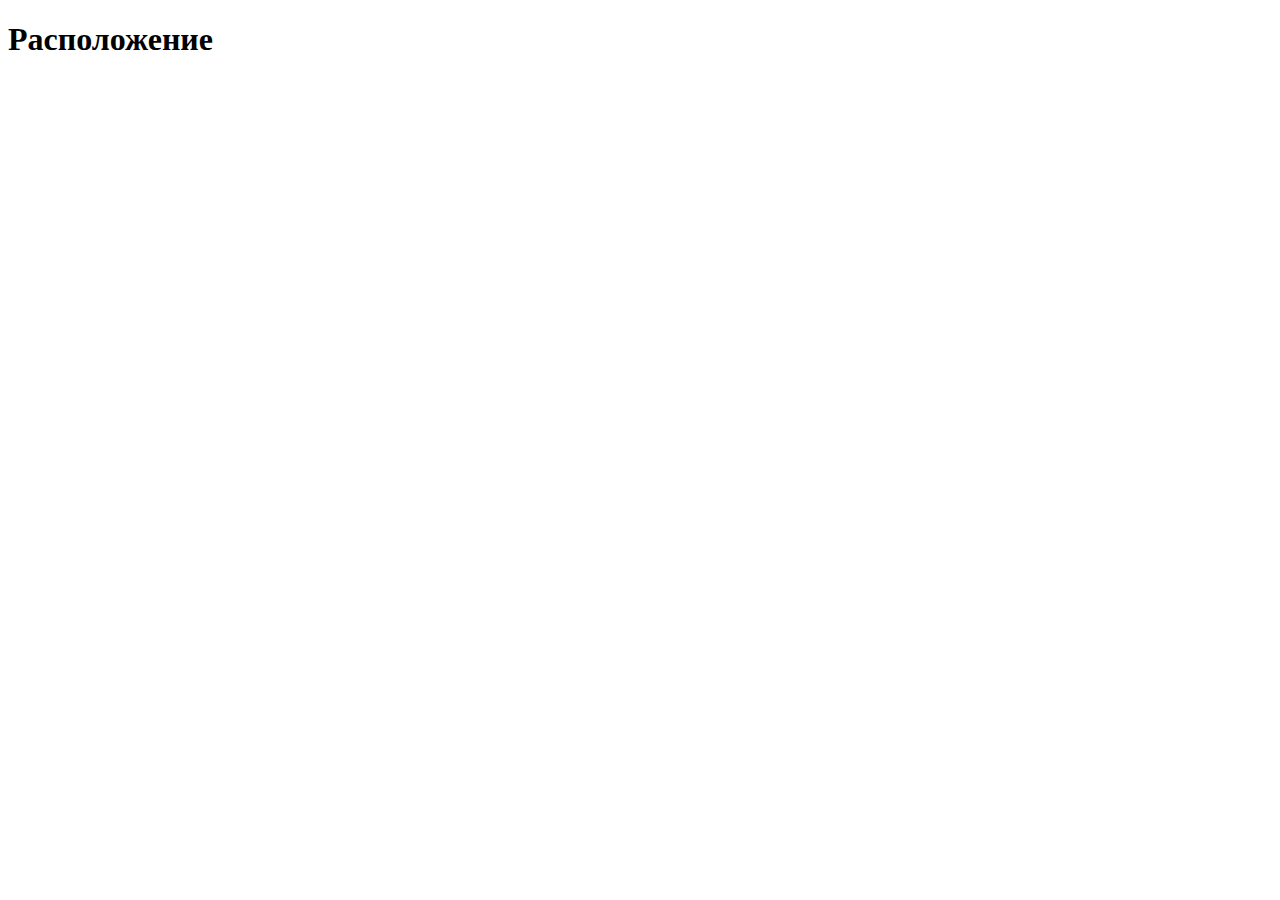
==== location.html @ 6e25be2e "Инициализация" ====
<!DOCTYPE html>
<html lang="en">
<head>
    <meta charset="UTF-8">
    <meta http-equiv="X-UA-Compatible" content="IE=edge">
    <meta name="viewport" content="width=device-width, initial-scale=1.0">
    <link rel="stylesheet" href="css/style.min.css">
    <title>Document</title>

</head>
<body>
   <h1>Расположение</h1>
</body>
</html>
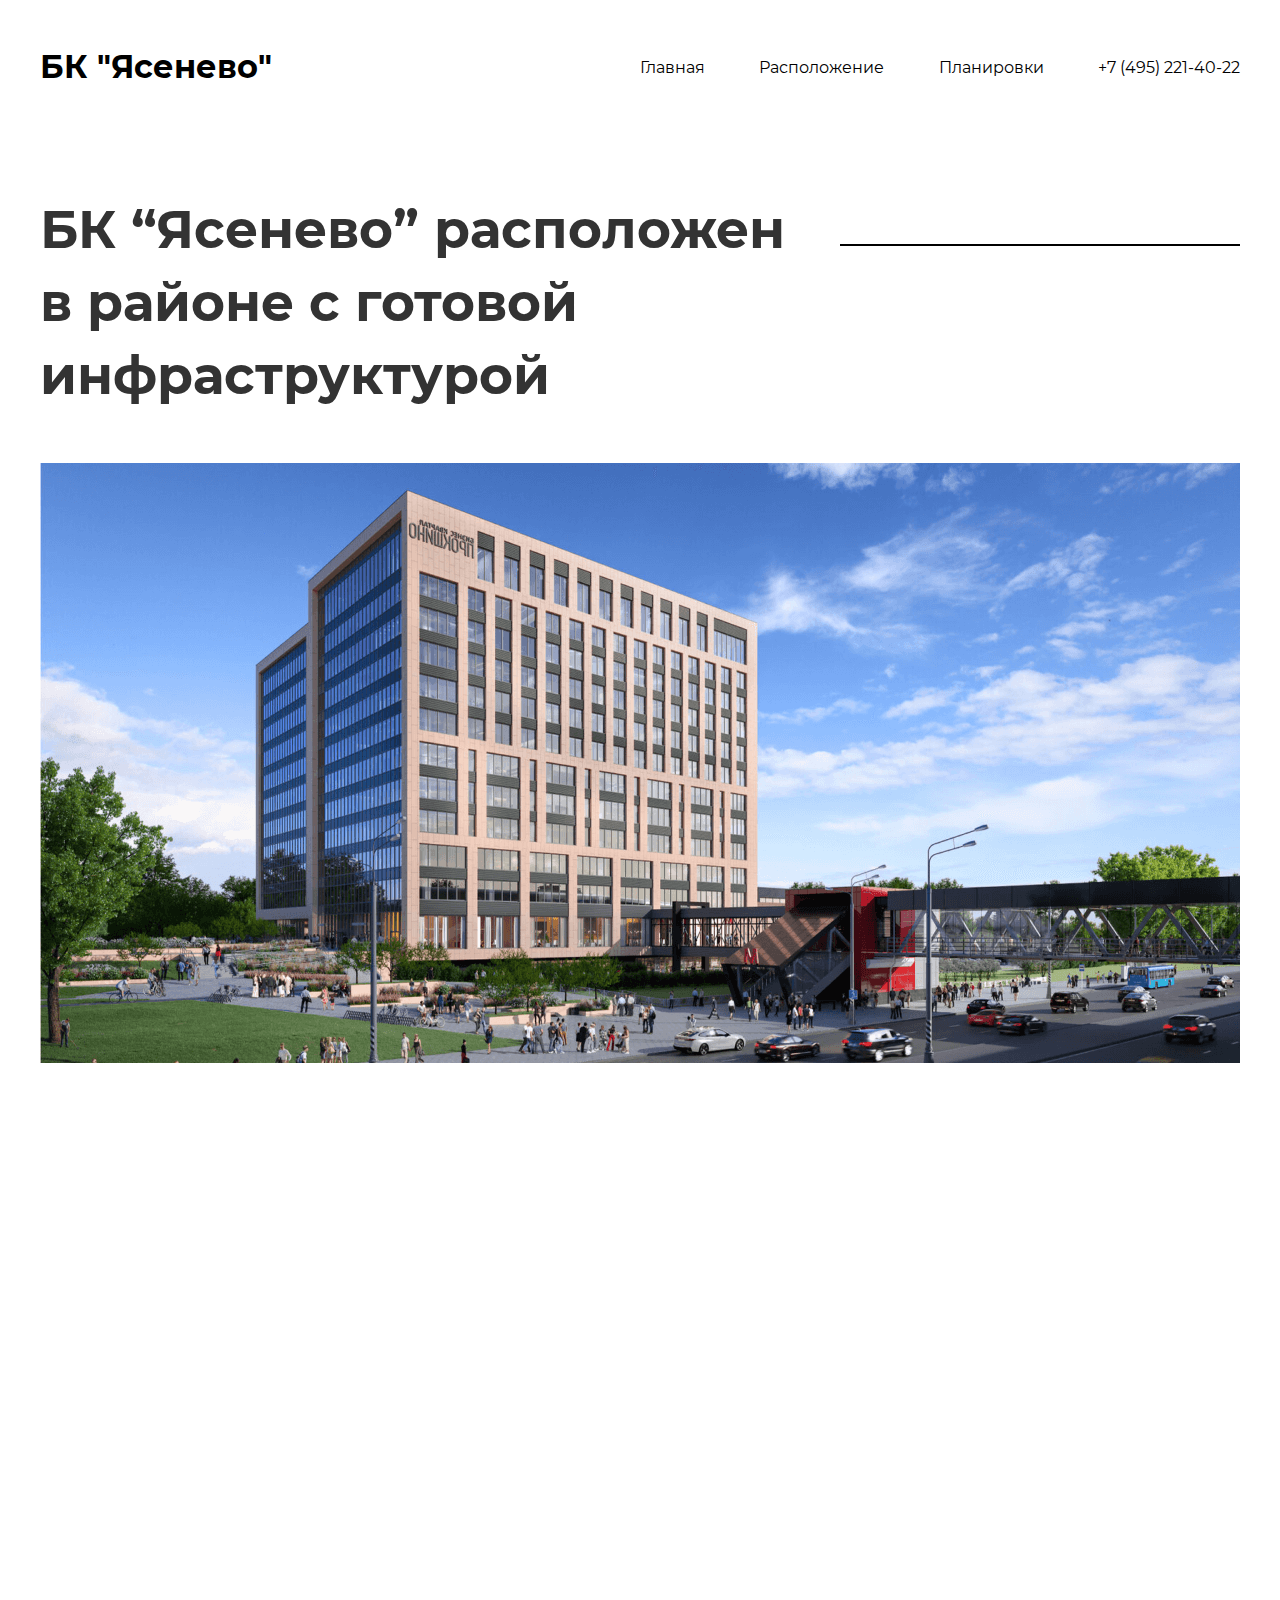
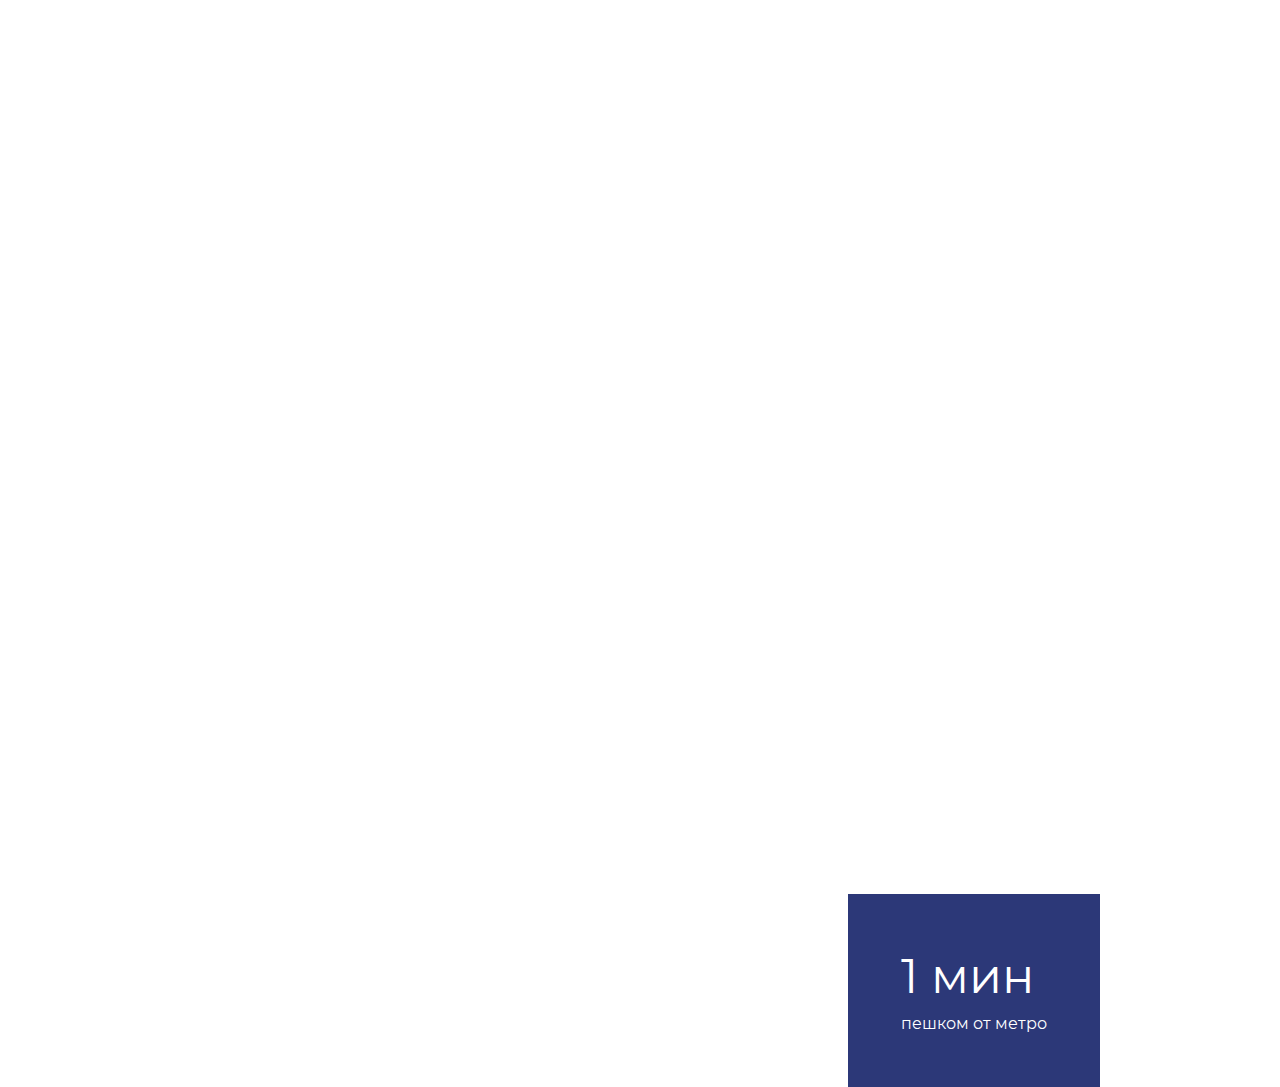
==== commit 64f546b1: "хедер+адптация под планшет" ====
--- a/location.html
+++ b/location.html
@@ -9,6 +9,36 @@
 
 </head>
 <body>
-   <h1>Расположение</h1>
+    <div class="wrapper">
+        <header>
+            <div class="conteiner">
+                <div class="header">
+                    <div class="header__logo">БК "Ясенево"</div>
+                    <nav>
+                        <ul class="nav">
+                            <li class="nav__item"><a href="/">Главная</a></li>
+                            <li class="nav__item"><a href="location.html">Расположение</a></li>
+                            <li class="nav__item"><a href="plans.html">Планировки</a></li>
+                            <li class="nav__item nav__item_button"><a href="tel:+74952214022">+7 (495) 221-40-22</a></li>
+                        </ul>
+                    </nav>
+                </div>
+            </div>    
+        </header>
+        <main>
+            <div class="conteiner">
+                <div class="hero">
+                    <h1 class="hero__title hero__title_smaller">БК “Ясенево” расположен в районе с готовой инфраструктурой</h1>                    
+                    <div class="hero__parametrs">
+                        <div class="hero__parametrs__item">
+                            <span><strong>1 мин</strong></span>
+                            <span>пешком от метро</span>
+                        </div>                       
+                    </div>
+                    <img class="hero__image" src="/assets/images/Mask group.png" alt="Бизнес квартал">
+                </div>
+            </div>
+        </main>
+        <footer></footer>
 </body>
 </html>--- a/css/style.min.css
+++ b/css/style.min.css
@@ -0,0 +1 @@
+@font-face{font-family:"Montserrat";src:url("../assets/fonts/Montserrat-Regular.eot");src:local("Montserrat Regular"),local("Montserrat-Regular"),url("../assets/fonts/Montserrat-Regular.eot?#iefix") format("embedded-opentype"),url("../assets/fonts/Montserrat-Regular.woff2") format("woff2"),url("../assets/fonts/Montserrat-Regular.woff") format("woff"),url("../assets/fonts/Montserrat-Regular.ttf") format("truetype");font-weight:normal;font-style:normal}@font-face{font-family:"Montserrat";src:url("../assets/fonts/Montserrat-Bold.eot");src:local("Montserrat Bold"),local("Montserrat-Bold"),url("../assets/fonts/Montserrat-Bold.eot?#iefix") format("embedded-opentype"),url("../assets/fonts/Montserrat-Bold.woff2") format("woff2"),url("../assets/fonts/Montserrat-Bold.woff") format("woff"),url("../assets/fonts/Montserrat-Bold.ttf") format("truetype");font-weight:bold;font-style:normal}@font-face{font-family:"Montserrat";src:url("../assets/fonts/Montserrat-Medium.eot");src:local("Montserrat Medium"),local("Montserrat-Medium"),url("../assets/fonts/Montserrat-Medium.eot?#iefix") format("embedded-opentype"),url("../assets/fonts/Montserrat-Medium.woff2") format("woff2"),url("../assets/fonts/Montserrat-Medium.woff") format("woff"),url("../assets/fonts/Montserrat-Medium.ttf") format("truetype");font-weight:500;font-style:normal}@font-face{font-family:"Montserrat";src:url("../assets/fonts/Montserrat-SemiBold.eot");src:local("Montserrat SemiBold"),local("Montserrat-SemiBold"),url("../assets/fonts/Montserrat-SemiBold.eot?#iefix") format("embedded-opentype"),url("../assets/fonts/Montserrat-SemiBold.woff2") format("woff2"),url("../assets/fonts/Montserrat-SemiBold.woff") format("woff"),url("../assets/fonts/Montserrat-SemiBold.ttf") format("truetype");font-weight:600;font-style:normal}*{margin:0;padding:0;font-family:Montserrat,sans-serif;font-weight:normal;box-sizing:border-box}a{text-decoration:none;color:inherit}.conteiner{width:1200px;margin:0 auto}@media screen and (max-width: 1279px)and (min-width: 768px){.conteiner{width:90vw}}@media screen and (max-width: 767px){.conteiner{width:auto;margin:0 15px}}.header{display:flex;align-items:center;justify-content:space-between;color:#000;margin-top:40px}.header__logo{font-weight:700;font-size:32px;line-height:170%}.nav{list-style:none;display:flex;align-items:center;justify-content:space-between;width:600px}.nav__item__button{color:#fff;padding:14px 32px;background:#2c3878}.nav__item__image{display:none}@media screen and (max-width: 1279px)and (min-width: 768px){.header__logo{font-size:20px}.nav{width:480px}.nav__item{font-size:14px}.nav__item:first-child{display:none}}@media screen and (max-width: 767px){.header{margin-top:15px}.header__logo{font-size:20px}.nav{width:auto}.nav__item{padding:12px 20px}.nav__item:not(:last-child){display:none}.nav__item span{display:none}.nav__item__image{display:block}}.hero{padding:100px 0;position:relative}.hero__title{font-weight:bold;font-size:72px;line-height:140%;max-width:760px;color:#333;margin-bottom:50px}.hero__title::after{position:absolute;content:"";top:150px;right:0;width:400px;height:2px;background:#000}.hero__title_smaller{font-size:52px}.hero .hero__image{width:100%;height:600px;-o-object-fit:cover;object-fit:cover}.hero .hero__parametrs{position:absolute;right:140px;top:2400px;background:#2c3878;width:252px;display:flex;flex-direction:column;align-items:center;justify-content:space-around;padding-top:30px}.hero .hero__parametrs__item{padding:40px 0}.hero .hero__parametrs__item span{display:block;color:#fff;font-weight:400;padding-bottom:10px;line-height:160%}.hero .hero__parametrs__item strong{font-size:48px}.hero .hero-nav{display:none}@media screen and (max-width: 1279px)and (min-width: 768px){.hero__image{height:400px}.hero__title{font-size:40px;max-width:480px;color:#333;margin-bottom:40px}.hero__title::after{top:130px;right:0;width:30vw}.hero__title__smailler{font-size:32px}.hero__parametrs{position:static;width:100%;flex-direction:row;justify-content:space-evenly}.hero__parametrs:not(.hero__parametrs__large){position:absolute;top:auto;right:0;height:160px;width:240px}.hero__parametrs__item{padding:30px 0}.hero__parametrs__item strong{font-size:40px}}@media screen and (max-width: 767px){.hero{padding:50px 0}.hero__image{height:200px}.hero__title{font-size:24px;max-width:100%;margin-bottom:20px}.hero__title::after{width:0}.hero__title__smaller{font-size:24px}.hero__parametrs{position:static;width:100%;flex-direction:row;justify-content:space-evenly;padding-top:15px}.hero__parametrs:not(.hero__parametrs__large){position:absolute;top:auto;right:0;height:90px;width:150px}.hero__parametrs__item{padding:20px 0}.hero__parametrs__item span{font-size:10px;padding-bottom:5px}.hero__parametrs__item strong{font-size:20px}.hero-nav{display:flex;width:100%;justify-content:space-between}.hero-nav .nav__item{font-size:14px;text-align:center;flex:1;display:block;margin:15px 5px}}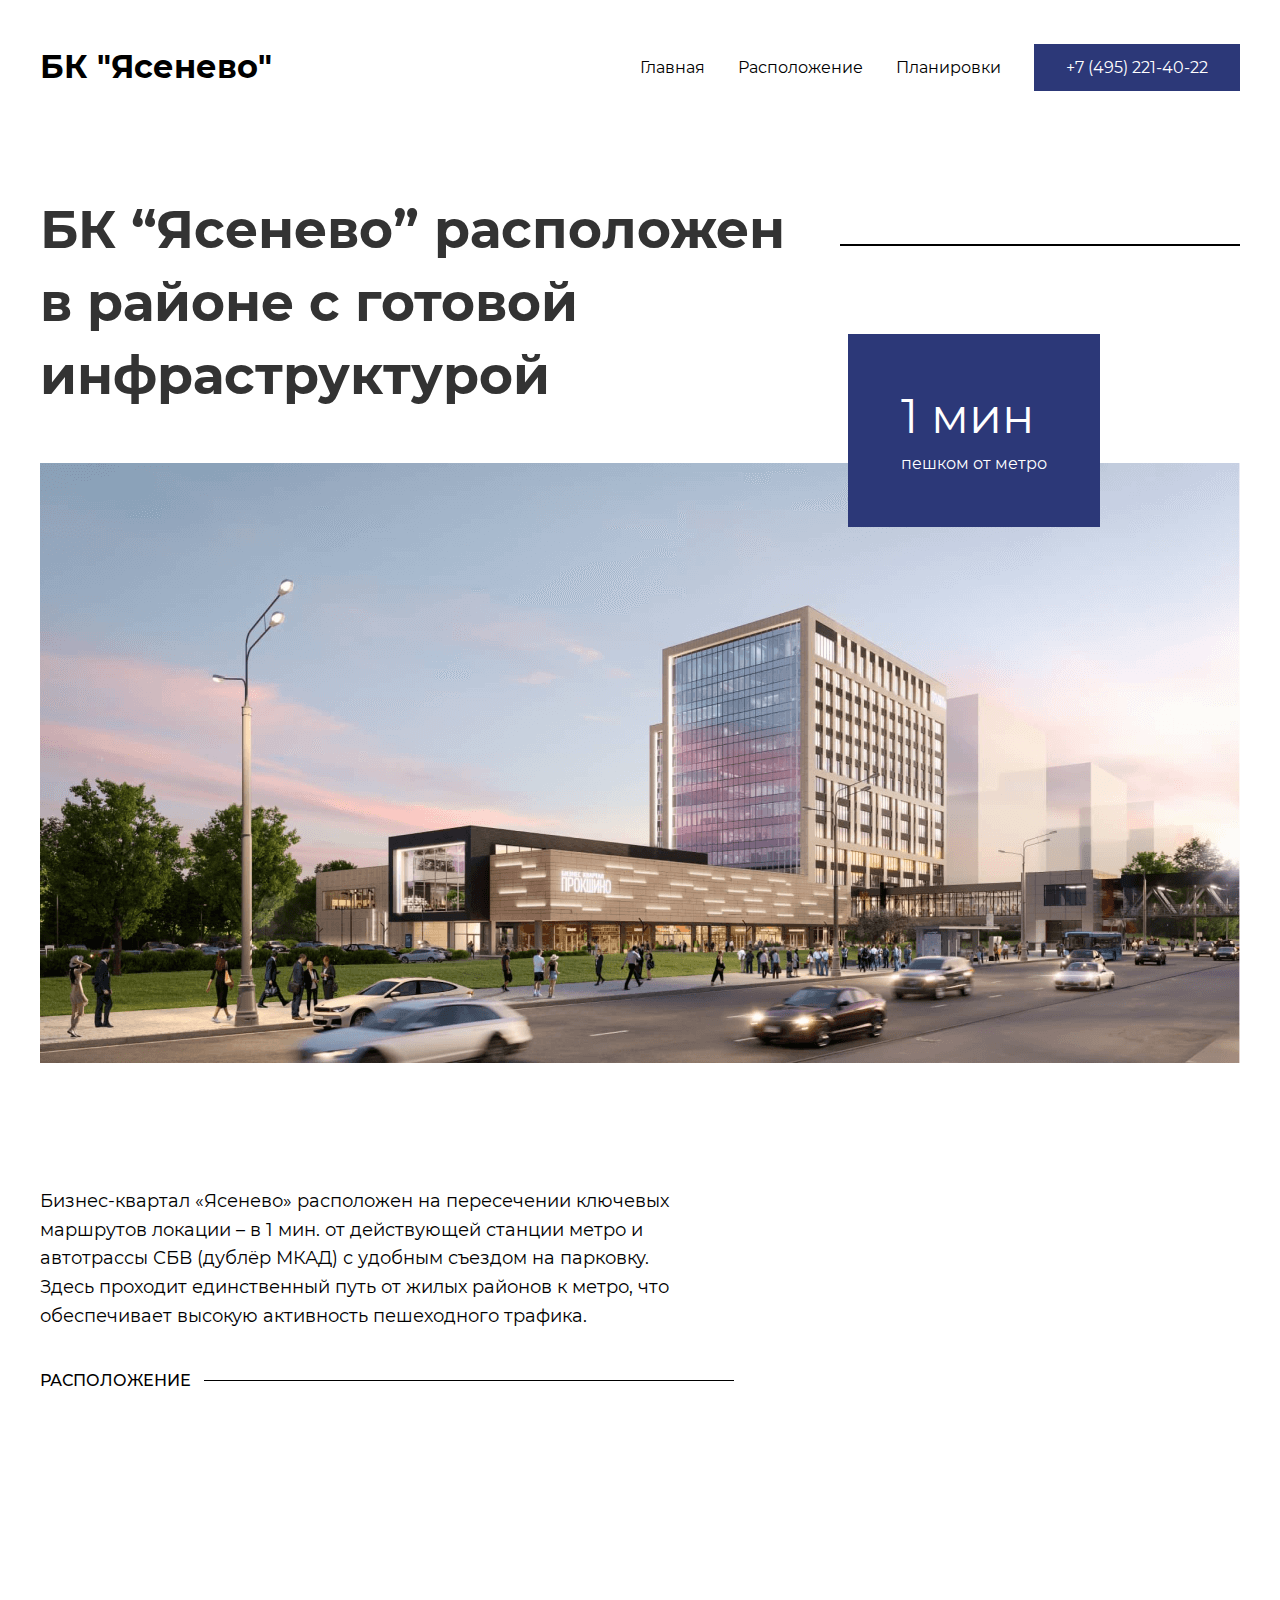
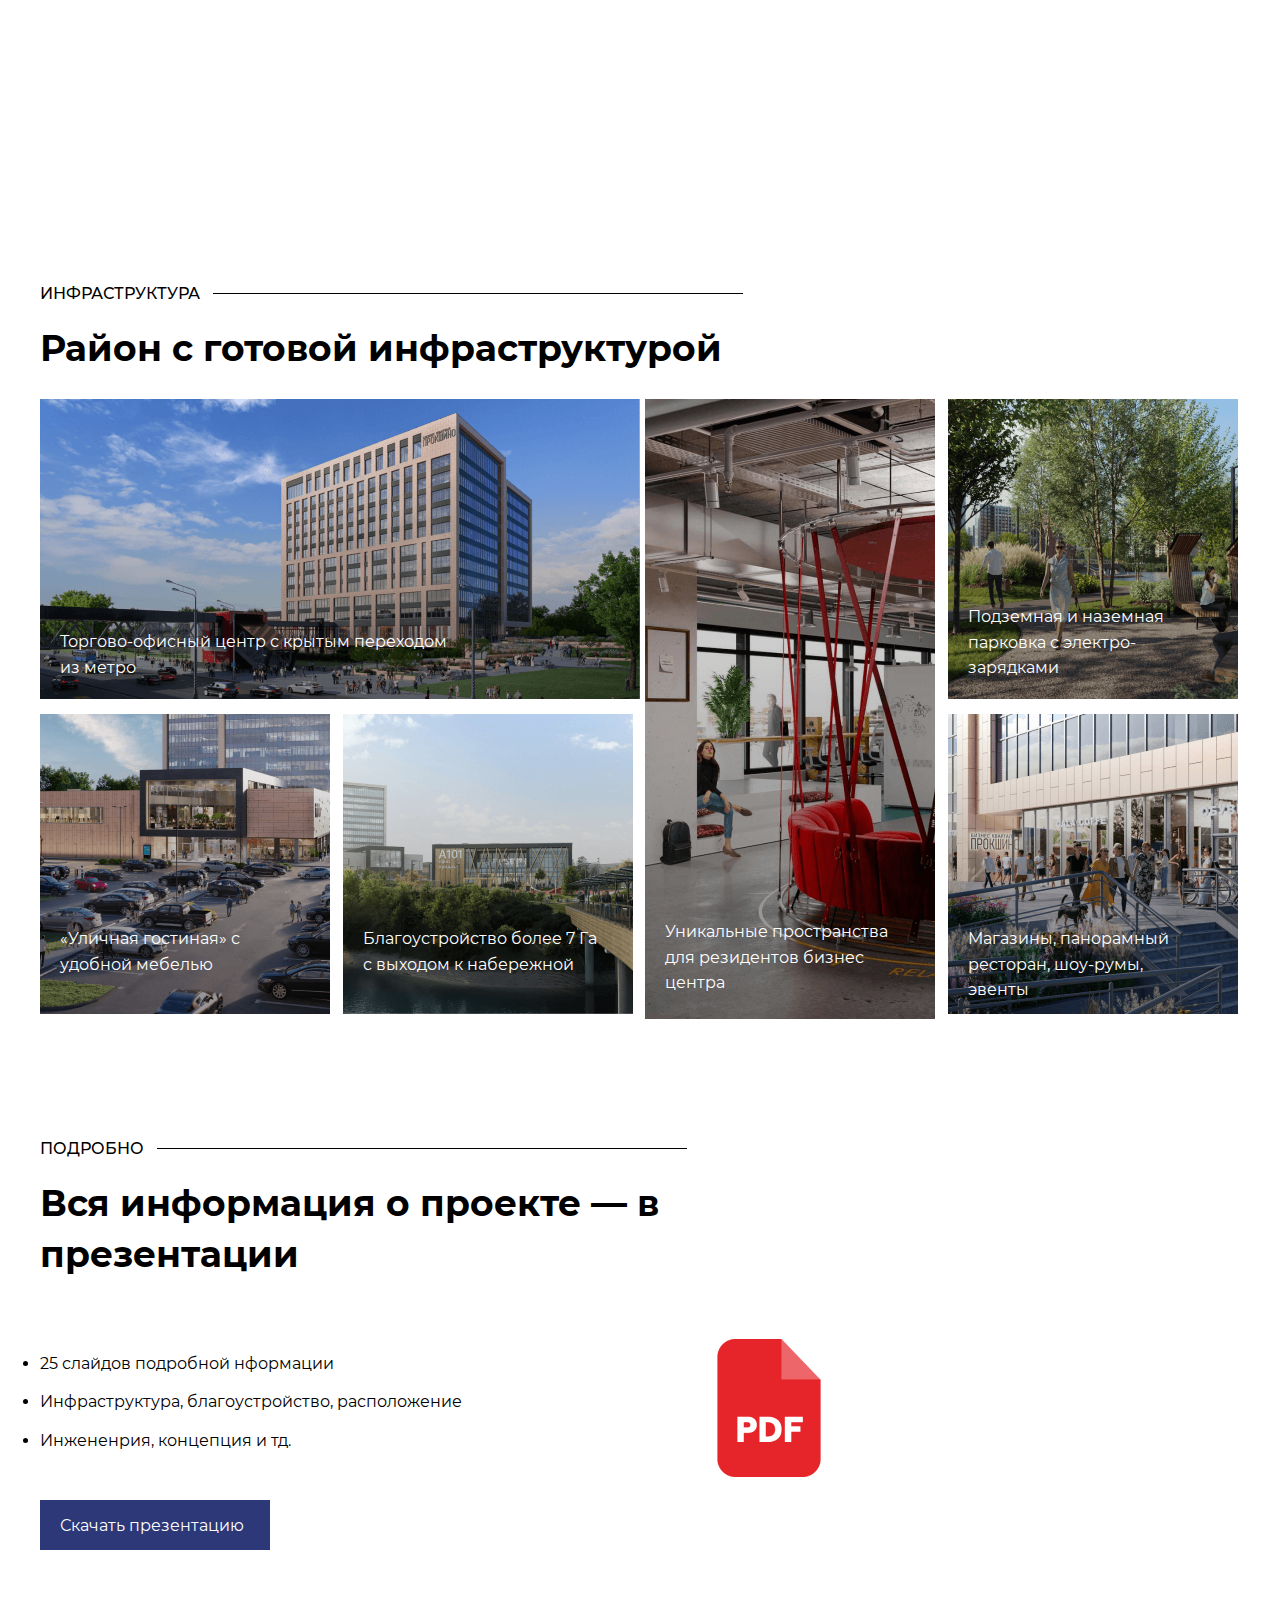
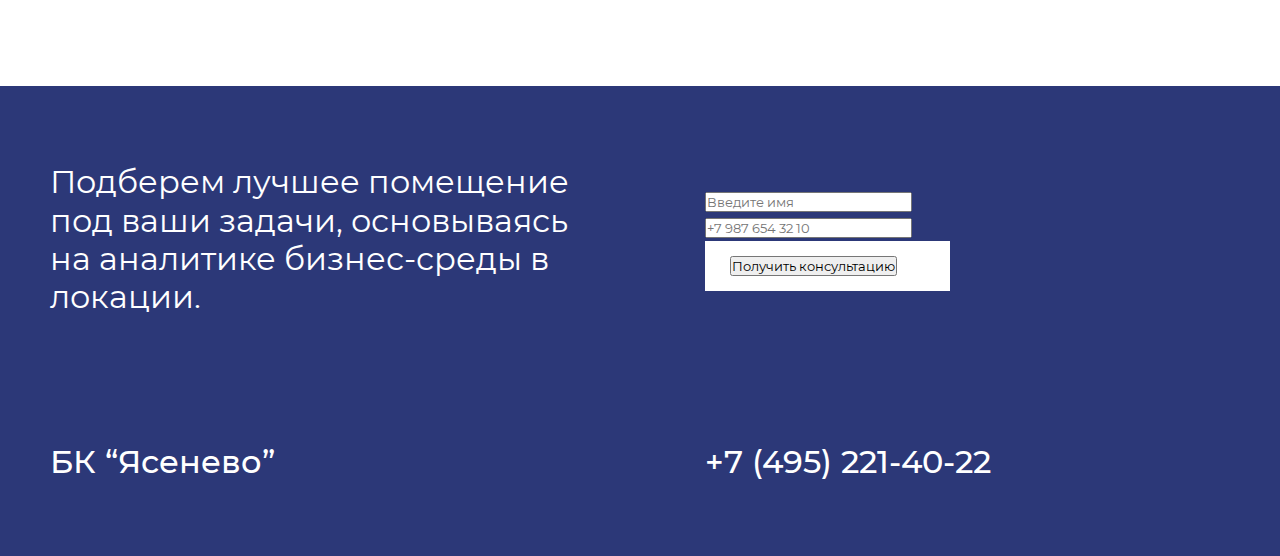
==== commit 6824c608: "готово" ====
--- a/location.html
+++ b/location.html
@@ -16,10 +16,15 @@
                     <div class="header__logo">БК "Ясенево"</div>
                     <nav>
                         <ul class="nav">
-                            <li class="nav__item"><a href="/">Главная</a></li>
+                            <li class="nav__item"><a href="index.html">Главная</a></li>
                             <li class="nav__item"><a href="location.html">Расположение</a></li>
                             <li class="nav__item"><a href="plans.html">Планировки</a></li>
-                            <li class="nav__item nav__item_button"><a href="tel:+74952214022">+7 (495) 221-40-22</a></li>
+                            <li class="nav__item nav__item__button">
+                                <a href="tel:+74952214022">
+                                    <span>+7 (495) 221-40-22</span>
+                                    <img class="nav__item__image" src="assets/images/phone.png" alt="">
+                                </a>
+                            </li>
                         </ul>
                     </nav>
                 </div>
@@ -35,10 +40,85 @@
                             <span>пешком от метро</span>
                         </div>                       
                     </div>
-                    <img class="hero__image" src="/assets/images/Mask group.png" alt="Бизнес квартал">
+                    <img class="hero__image" src="/assets/images/Mask_group_2.png" alt="Бизнес квартал">
+                    
+                </div>
+            </div>
+            <div class="conteiner">
+                    <div class="about">
+                        <span class="about__text1">Бизнес-квартал «Ясенево» расположен на пересечении ключевых маршрутов локации – в 1 мин. от действующей станции метро и автотрассы СБВ (дублёр МКАД) с удобным съездом на парковку. Здесь проходит единственный путь от жилых районов к метро, что обеспечивает высокую активность пешеходного трафика.</span>
+                        <div class="count">
+                            <div class="count__title1">РАСПОЛОЖЕНИЕ</div>
+                        </div> 
+                    </div>
+            </div>
+            <div class="count__map">
+                <iframe src="https://yandex.ru/map-widget/v1/?um=constructor%3Ad23f8db61817f6608e5008b6ed432329f908ab9f7e252bc13a2ec71c1adf34eb&amp;source=constructor" width="100%" height="400" frameborder="0"></iframe>
+            </div>
+            <div class="conteiner">
+                <div class="inf">
+                    <div class="inf__title1">ИНФРАСТРУКТУРА</div>
+                    <h2 class="pdf__title__intem">Район с готовой инфраструктурой</h2>
+                    <div class="inf__galery">                        
+                        <img class="inf__galery__image1" src="assets/images/gallery_1.png" alt=""> 
+                        <img class="inf__galery__image7" src="assets/images/gallery_7.png" alt="">                     
+                        <img class="inf__galery__image2" src="assets/images/gallery_4.png" alt="">                      
+                        <img class="inf__galery__image3" src="assets/images/gallery_5.png" alt="">                      
+                        <img class="inf__galery__image4" src="assets/images/gallery_2.png" alt="">                      
+                        <img class="inf__galery__image5" src="assets/images/gallery_3.png" alt="">                      
+                        <img class="inf__galery__image6" src="assets/images/gallery_6.png" alt="">                      
+                    </div>
+                    <div class="inf__text">
+                        <span class="inf__text__blok__1">Торгово-офисный центр с крытым переходом из метро</span>
+                        <span class="inf__text__blok__2">Уникальные пространства для резидентов бизнес центра</span>
+                        <span class="inf__text__blok__3">Подземная и наземная парковка с электро-зарядками</span>
+                        <span class="inf__text__blok__4">«Уличная гостиная» с удобной мебелью</span>
+                        <span class="inf__text__blok__5">Благоустройство более 7 Га с выходом к набережной</span>
+                        <span class="inf__text__blok__6">Магазины, панорамный ресторан, шоу-румы, эвенты</span>
+                    </div>
+                </div>
+            </div>
+            <div class="conteiner">
+                <div class="pdf">
+                    <div class="pdf__title">ПОДРОБНО</div>
+                    <h2 class="pdf__title__intem">Вся информация о проекте — в презентации</h2>
+                    <ul class="pdf__text">
+                        <li>25 слайдов подробной нформации </li>
+                        <li>Инфраструктура, благоустройство, расположение</li>
+                        <li>Инжененрия, концепция и тд.</li> 
+                        
+                    </ul>
+                    <img class="pdf__text__image" src="assets/images/icon_pdf.png" alt=""> <a href="/"></a>
+                    <div class="pdf__button"><a href="/">Скачать презентацию</a></div>
                 </div>
             </div>
         </main>
-        <footer></footer>
+        <footer>
+            <div class="footer">
+                <div class="footer__left">
+                    <span class="footer__left__text">Подберем лучшее помещение под ваши задачи, основываясь на аналитике бизнес-среды в локации.</span>
+                   
+                    
+                </div>
+                <div class="footer__right">
+                    <div class="footer__right__form">
+                        <form action="" method="get">
+                            <div class="footer__right__name">
+                              <input type="text" cols="335px" rows="50px" placeholder="Введите имя"  name="name" id="name" required>
+                             
+                            </div>
+                            <div class="footer__right_tel">
+                                <input type="tel" placeholder="+7 987 654 32 10" name="tel" id="tel" required>
+                            </div>
+                            <div class="footer__right__button">
+                                <button type="submit">Получить консультацию</button>
+                            </div>    
+                        </form>   
+                    </div>
+                </div>
+                <span class="footer__text">БК “Ясенево”</span>
+                <span class="footer__text1">+7 (495) 221-40-22</span>
+            </div>
+        </footer>
 </body>
 </html>--- a/css/style.min.css
+++ b/css/style.min.css
@@ -1 +1 @@
-@font-face{font-family:"Montserrat";src:url("../assets/fonts/Montserrat-Regular.eot");src:local("Montserrat Regular"),local("Montserrat-Regular"),url("../assets/fonts/Montserrat-Regular.eot?#iefix") format("embedded-opentype"),url("../assets/fonts/Montserrat-Regular.woff2") format("woff2"),url("../assets/fonts/Montserrat-Regular.woff") format("woff"),url("../assets/fonts/Montserrat-Regular.ttf") format("truetype");font-weight:normal;font-style:normal}@font-face{font-family:"Montserrat";src:url("../assets/fonts/Montserrat-Bold.eot");src:local("Montserrat Bold"),local("Montserrat-Bold"),url("../assets/fonts/Montserrat-Bold.eot?#iefix") format("embedded-opentype"),url("../assets/fonts/Montserrat-Bold.woff2") format("woff2"),url("../assets/fonts/Montserrat-Bold.woff") format("woff"),url("../assets/fonts/Montserrat-Bold.ttf") format("truetype");font-weight:bold;font-style:normal}@font-face{font-family:"Montserrat";src:url("../assets/fonts/Montserrat-Medium.eot");src:local("Montserrat Medium"),local("Montserrat-Medium"),url("../assets/fonts/Montserrat-Medium.eot?#iefix") format("embedded-opentype"),url("../assets/fonts/Montserrat-Medium.woff2") format("woff2"),url("../assets/fonts/Montserrat-Medium.woff") format("woff"),url("../assets/fonts/Montserrat-Medium.ttf") format("truetype");font-weight:500;font-style:normal}@font-face{font-family:"Montserrat";src:url("../assets/fonts/Montserrat-SemiBold.eot");src:local("Montserrat SemiBold"),local("Montserrat-SemiBold"),url("../assets/fonts/Montserrat-SemiBold.eot?#iefix") format("embedded-opentype"),url("../assets/fonts/Montserrat-SemiBold.woff2") format("woff2"),url("../assets/fonts/Montserrat-SemiBold.woff") format("woff"),url("../assets/fonts/Montserrat-SemiBold.ttf") format("truetype");font-weight:600;font-style:normal}*{margin:0;padding:0;font-family:Montserrat,sans-serif;font-weight:normal;box-sizing:border-box}a{text-decoration:none;color:inherit}.conteiner{width:1200px;margin:0 auto}@media screen and (max-width: 1279px)and (min-width: 768px){.conteiner{width:90vw}}@media screen and (max-width: 767px){.conteiner{width:auto;margin:0 15px}}.header{display:flex;align-items:center;justify-content:space-between;color:#000;margin-top:40px}.header__logo{font-weight:700;font-size:32px;line-height:170%}.nav{list-style:none;display:flex;align-items:center;justify-content:space-between;width:600px}.nav__item__button{color:#fff;padding:14px 32px;background:#2c3878}.nav__item__image{display:none}@media screen and (max-width: 1279px)and (min-width: 768px){.header__logo{font-size:20px}.nav{width:480px}.nav__item{font-size:14px}.nav__item:first-child{display:none}}@media screen and (max-width: 767px){.header{margin-top:15px}.header__logo{font-size:20px}.nav{width:auto}.nav__item{padding:12px 20px}.nav__item:not(:last-child){display:none}.nav__item span{display:none}.nav__item__image{display:block}}.hero{padding:100px 0;position:relative}.hero__title{font-weight:bold;font-size:72px;line-height:140%;max-width:760px;color:#333;margin-bottom:50px}.hero__title::after{position:absolute;content:"";top:150px;right:0;width:400px;height:2px;background:#000}.hero__title_smaller{font-size:52px}.hero .hero__image{width:100%;height:600px;-o-object-fit:cover;object-fit:cover}.hero .hero__parametrs{position:absolute;right:140px;top:2400px;background:#2c3878;width:252px;display:flex;flex-direction:column;align-items:center;justify-content:space-around;padding-top:30px}.hero .hero__parametrs__item{padding:40px 0}.hero .hero__parametrs__item span{display:block;color:#fff;font-weight:400;padding-bottom:10px;line-height:160%}.hero .hero__parametrs__item strong{font-size:48px}.hero .hero-nav{display:none}@media screen and (max-width: 1279px)and (min-width: 768px){.hero__image{height:400px}.hero__title{font-size:40px;max-width:480px;color:#333;margin-bottom:40px}.hero__title::after{top:130px;right:0;width:30vw}.hero__title__smailler{font-size:32px}.hero__parametrs{position:static;width:100%;flex-direction:row;justify-content:space-evenly}.hero__parametrs:not(.hero__parametrs__large){position:absolute;top:auto;right:0;height:160px;width:240px}.hero__parametrs__item{padding:30px 0}.hero__parametrs__item strong{font-size:40px}}@media screen and (max-width: 767px){.hero{padding:50px 0}.hero__image{height:200px}.hero__title{font-size:24px;max-width:100%;margin-bottom:20px}.hero__title::after{width:0}.hero__title__smaller{font-size:24px}.hero__parametrs{position:static;width:100%;flex-direction:row;justify-content:space-evenly;padding-top:15px}.hero__parametrs:not(.hero__parametrs__large){position:absolute;top:auto;right:0;height:90px;width:150px}.hero__parametrs__item{padding:20px 0}.hero__parametrs__item span{font-size:10px;padding-bottom:5px}.hero__parametrs__item strong{font-size:20px}.hero-nav{display:flex;width:100%;justify-content:space-between}.hero-nav .nav__item{font-size:14px;text-align:center;flex:1;display:block;margin:15px 5px}}+@font-face{font-family:"Montserrat";src:url("../assets/fonts/Montserrat-Regular.eot");src:local("Montserrat Regular"),local("Montserrat-Regular"),url("../assets/fonts/Montserrat-Regular.eot?#iefix") format("embedded-opentype"),url("../assets/fonts/Montserrat-Regular.woff2") format("woff2"),url("../assets/fonts/Montserrat-Regular.woff") format("woff"),url("../assets/fonts/Montserrat-Regular.ttf") format("truetype");font-weight:normal;font-style:normal}@font-face{font-family:"Montserrat";src:url("../assets/fonts/Montserrat-Bold.eot");src:local("Montserrat Bold"),local("Montserrat-Bold"),url("../assets/fonts/Montserrat-Bold.eot?#iefix") format("embedded-opentype"),url("../assets/fonts/Montserrat-Bold.woff2") format("woff2"),url("../assets/fonts/Montserrat-Bold.woff") format("woff"),url("../assets/fonts/Montserrat-Bold.ttf") format("truetype");font-weight:bold;font-style:normal}@font-face{font-family:"Montserrat";src:url("../assets/fonts/Montserrat-Medium.eot");src:local("Montserrat Medium"),local("Montserrat-Medium"),url("../assets/fonts/Montserrat-Medium.eot?#iefix") format("embedded-opentype"),url("../assets/fonts/Montserrat-Medium.woff2") format("woff2"),url("../assets/fonts/Montserrat-Medium.woff") format("woff"),url("../assets/fonts/Montserrat-Medium.ttf") format("truetype");font-weight:500;font-style:normal}@font-face{font-family:"Montserrat";src:url("../assets/fonts/Montserrat-SemiBold.eot");src:local("Montserrat SemiBold"),local("Montserrat-SemiBold"),url("../assets/fonts/Montserrat-SemiBold.eot?#iefix") format("embedded-opentype"),url("../assets/fonts/Montserrat-SemiBold.woff2") format("woff2"),url("../assets/fonts/Montserrat-SemiBold.woff") format("woff"),url("../assets/fonts/Montserrat-SemiBold.ttf") format("truetype");font-weight:600;font-style:normal}*{margin:0;padding:0;font-family:Montserrat,sans-serif;font-weight:normal;box-sizing:border-box}a{text-decoration:none;color:inherit}.conteiner{width:1200px;margin:0 auto}h2{line-height:140%;font-size:36px;font-weight:bold;margin-bottom:26px;width:720px}@media screen and (max-width: 1279px)and (min-width: 768px){.conteiner{width:90vw}}@media screen and (max-width: 767px){.conteiner{width:auto;margin:0 15px}h2{width:90vw}}.header{display:flex;align-items:center;justify-content:space-between;color:#000;margin-top:40px}.header__logo{font-weight:700;font-size:32px;line-height:170%}.nav{list-style:none;display:flex;align-items:center;justify-content:space-between;width:600px}.nav__item__button{color:#fff;padding:14px 32px;background:#2c3878}.nav__item__image{display:none}@media screen and (max-width: 1279px)and (min-width: 768px){.header__logo{font-size:20px}.nav{width:480px}.nav__item{font-size:14px}.nav__item:first-child{display:none}}@media screen and (max-width: 767px){.header{margin-top:15px}.header__logo{font-size:20px}.nav{width:auto}.nav__item{padding:12px 20px}.nav__item:not(:last-child){display:none}.nav__item span{display:none}.nav__item__image{display:block}}.about{margin:0;width:720px;font-family:Montserrat,sans-serif;font-weight:normal}.about__title{line-height:140%;font-size:36px;font-weight:600;margin-bottom:26px}.about__text1{display:block;width:654px;padding:20Px 0;font-weight:400;font-size:18px;line-height:160%}.about__text2{width:630px;margin:0 0 50px 560px;font-weight:400;font-size:18px;line-height:160%}.about__advantage{width:1200px;height:460px;display:grid;margin:98px 0;grid-template-columns:200px 1fr 200px 1fr;grid-template-rows:repeat(3, 2fr);justify-items:center;-moz-column-gap:25px;column-gap:25px;row-gap:25px;background:#2c3878;align-items:center}.about__advantage__image{width:100px;height:100px;border-radius:100px}.about__advantage__item{align-content:center;color:#fff}.count__title{display:block;width:720px;font-size:16px;padding:20px 0;font-weight:500}.count__title::after{position:absolute;content:"";top:1279px;margin:0 0 0 13px;width:530px;height:1px;background:#000}.count__button{display:flex;flex-wrap:wrap;align-content:center;position:absolute;top:auto;flex-direction:row;right:504px;height:50px;width:175px;color:#fff;padding:10px 25px;background:#2c3878}.count__image{position:absolute;margin:150px 0;-o-object-fit:cover;object-fit:cover;width:100%;height:auto;left:0;right:0}@media screen and (max-width: 1279px)and (min-width: 768px){.count{height:100px}.count__title{width:720px;height:768px;max-width:480px}.count__title::after{position:absolute;content:"";top:1128px;margin:0 0 0 13px}.about__advantage{height:740px;width:768px;margin:50px 0;grid-template-columns:200px 30vw;grid-template-rows:repeat(5, 1fr)}.about__text2{margin:0 0 20px 0}}@media screen and (max-width: 767px){.about__advantage{height:740px;width:90vw;margin:50px 0;grid-template-columns:200px 30vw;grid-template-rows:repeat(5, 1fr)}.about__text2{margin:0 0 20px 0;width:90vw;font-weight:400;font-size:16px;line-height:160%}.about__text1{margin:0 0 20px 0;width:90vw;font-weight:400;font-size:16px;line-height:160%}.about__item{font-weight:600;font-size:16px;line-height:120%}.about__title{font-weight:600;font-size:20px;line-height:140%}.count__title{font-weight:500;font-size:12px;line-height:150%}.count__title::after{width:260px;top:513px}.count__button{right:auto}.count__image{margin:80px 0}}.hero{padding:100px 0;position:relative}.hero__title{font-weight:bold;font-size:72px;line-height:140%;max-width:760px;color:#333;margin-bottom:50px}.hero__title::after{position:absolute;content:"";top:150px;right:0;width:400px;height:2px;background:#000}.hero__title_smaller{font-size:52px}.hero .hero__image{width:100%;height:auto;-o-object-fit:cover;object-fit:cover}.hero .hero__parametrs{position:absolute;right:140px;top:240px;background:#2c3878;width:252px;display:flex;flex-direction:column;align-items:center;justify-content:space-around;padding-top:30px}.hero .hero__parametrs__item{padding:40px 0}.hero .hero__parametrs__item span{display:block;color:#fff;font-weight:400;padding-bottom:10px;line-height:160%}.hero .hero__parametrs__item strong{font-size:48px}.hero .hero-nav{display:none}@media screen and (max-width: 1279px)and (min-width: 768px){.hero__image{height:400px}.hero__title{font-size:40px;max-width:480px;color:#333;margin-bottom:40px}.hero__title::after{top:130px;right:0;width:30vw}.hero__title__smailler{font-size:32px}.hero__parametrs{position:static;width:100%;flex-direction:row;justify-content:space-evenly}.hero__parametrs:not(.hero__parametrs__large){position:absolute;top:auto;flex-direction:row;right:0;height:160px;width:100%}.hero__parametrs__item{padding:30px 0}.hero__parametrs__item strong{font-size:40px}}@media screen and (max-width: 767px){.hero{padding:50px 0}.hero__image{height:200px}.hero__title{font-size:24px;max-width:100%;margin-bottom:20px}.hero__title::after{width:0}.hero__title__smaller{font-size:24px}.hero__parametrs{position:static;width:100%;flex-direction:row;justify-content:space-evenly;padding-top:15px}.hero__parametrs:not(.hero__parametrs__large){position:absolute;top:auto;flex-direction:row;right:0;height:90px;width:100%}.hero__parametrs__item{padding:20px 0}.hero__parametrs__item span{font-size:10px;padding-bottom:5px}.hero__parametrs__item strong{font-size-adjust:.3}.hero-nav{display:flex;width:100%;justify-content:space-between}.hero-nav .nav__item{font-size:14px;text-align:center;flex:1;display:block;margin:15px 5px}}.inf__title{display:block;margin-top:700px;font-size:16px;padding:20px 0;font-weight:500}.inf__title::after{position:absolute;content:"";margin:9px 0 0 13px;width:530px;height:1px;background:#000}.inf__galery{width:1200px;display:grid;grid-template-columns:repeat(4, 1fr);grid-template-rows:repeat(2, 1fr);gap:10px}.inf__galery__image1{grid-column:span 2}.inf__galery__image2{grid-row:span 2}.inf__galery__image7{display:none}.inf__text{position:absolute;margin-top:-620px;width:1200px;display:grid;grid-template-columns:repeat(4, 1fr);grid-template-rows:repeat(2, 1fr);gap:10px;justify-content:center}.inf__text__blok__3{color:#fff;font-weight:400;padding:205px 37px 30px 20px;line-height:160%}.inf__text__blok__4{color:#fff;font-weight:400;padding:205px 37px 30px 20px;line-height:160%}.inf__text__blok__5{color:#fff;font-weight:400;padding:205px 37px 30px 20px;line-height:160%}.inf__text__blok__6{color:#fff;font-weight:400;padding:205px 37px 30px 20px;line-height:160%}.inf__text__blok__1{grid-column:span 2;color:#fff;font-weight:400;padding:230px 185px 30px 20px;line-height:160%}.inf__text__blok__2{grid-row:span 2;color:#fff;font-weight:400;padding:520px 37px 30px 20px;line-height:160%;height:620px}@media screen and (max-width: 1279px)and (min-width: 768px){.inf{display:block;width:700px}.inf__galery{height:1280px;width:610px;grid-template-columns:repeat(2, 1fr);grid-template-rows:repeat(4, 1fr)}.inf__galery__image4{grid-column:1;grid-row:2}.inf__galery__image2{grid-row:3;grid-column:1}.inf__galery__image5{grid-column:2;grid-row:2}.inf__galery__image3{grid-column:2;grid-row:3}.inf__galery__image6{padding-top:320px;grid-column:2;grid-row:3}.inf__text{height:1280px;width:610px;margin-top:-1282px;grid-template-columns:repeat(2, 1fr);grid-template-rows:repeat(4, 1fr)}.inf__text__blok__4{grid-column:1;grid-row:2}.inf__text__blok__2{grid-row:3;grid-column:1}.inf__text__blok__5{grid-column:2;grid-row:2}.inf__text__blok__3{grid-column:2;grid-row:3}.inf__text__blok__6{padding-top:520px;grid-column:2;grid-row:3}}@media screen and (max-width: 767px){.inf__galery{grid-template-columns:repeat(1, 1fr);grid-template-rows:repeat(6, 1fr)}.inf__galery__image1{display:none}.inf__galery__image7{display:grid;width:80vw}.inf__galery__image2{display:grid;width:80vw}.inf__galery__image3{display:grid;width:80vw}.inf__galery__image4{display:grid;width:80vw}.inf__galery__image5{display:grid;width:80vw}.inf__galery__image6{display:grid;width:80vw}.inf__text{margin-top:-601vw;width:80vw;height:3430px;grid-template-columns:repeat(1, 1fr);grid-template-rows:repeat(6, 1fr)}.inf__text__blok__1{display:grid;width:80vw;grid-column:1;grid-row:1;padding-top:90%}.inf__text__blok__2{display:grid;width:80vw;grid-column:1;grid-row:2;padding:95% 220px 8px 10px}.inf__text__blok__3{display:grid;width:80vw;grid-column:1;grid-row:3;padding:95% 220px 8px 10px}.inf__text__blok__4{display:grid;width:80vw;grid-column:1;grid-row:4;padding:95% 220px 8px 10px}.inf__text__blok__5{display:grid;width:80vw;grid-column:1;grid-row:5;padding:95% 220px 8px 10px}.inf__text__blok__6{display:grid;width:80vw;grid-column:1;grid-row:6;padding:95% 220px 8px 10px}.inf__title{margin-top:360px;font-weight:500;font-size:12px;line-height:150%}.inf__title::after{width:260px}.pdf__title__intem{font-weight:600;font-size:20px;line-height:140%}}.count__title1{display:block;font-size:16px;padding:20px 0;font-weight:500}.count__title1::after{position:absolute;content:"";margin:9px 0 0 13px;width:530px;height:1px;background:#000}.count__map{padding-top:50px}.inf__title1{display:block;font-size:16px;padding:20px 0;font-weight:500}.inf__title1::after{position:absolute;content:"";margin:9px 0 0 13px;width:530px;height:1px;background:#000}.pdf{position:relative;font-family:Montserrat,sans-serif;font-weight:normal;margin-bottom:136px}.pdf__title{margin-top:100px;width:720px;font-size:16px;padding:20px 0;font-weight:500}.pdf__title::after{position:absolute;content:"";margin:9px 0 0 13px;width:530px;height:1px;background:#000}.pdf__text{display:block;padding:40px 0;line-height:240%}.pdf__text__image{position:absolute;top:220px;left:660px;width:138px}.pdf__button{align-content:center;top:auto;flex-direction:row;right:900px;height:50px;width:230px;color:#fff;padding:10px 20px;background:#2c3878}@media screen and (max-width: 1279px)and (min-width: 768px){.pdf__title{margin-top:14px}}@media screen and (max-width: 767px){.pdf{margin-bottom:50px}.pdf__title{font-weight:500;font-size:12px;line-height:150%}.pdf__title::after{width:260px}.pdf__title__item{font-weight:600;font-size:16px;line-height:120%}.pdf__text{padding:10px 30px 160px 20px}.pdf__text__image{top:245px;left:0;width:130px}}.inf{display:block;width:1200px}.inf__plans{display:grid;grid-template-columns:400px 400px 400px;grid-template-rows:repeat(2, 1fr);gap:30px}.inf__plans__title{font-weight:500;font-size:24px;line-height:150%}.inf__plans__blok1{width:330px;font-weight:400;font-size:18px;line-height:120%}.inf__plans__image1{position:absolute;margin:150px 0;-o-object-fit:cover;object-fit:cover;width:100%;height:auto;left:0;right:0}.inf__plans__blok__button{align-content:center;top:auto;flex-direction:row;right:900px;height:50px;width:230px;color:#fff;padding:10px 20px;margin-top:50px;background:#2c3878}.pdf{position:relative;font-family:Montserrat,sans-serif;font-weight:normal;margin-bottom:136px}.pdf__title1{margin-top:700px;width:720px;font-size:16px;padding:20px 0;font-weight:500}.pdf__title1::after{position:absolute;content:"";margin:9px 0 0 13px;width:530px;height:1px;background:#000}@media screen and (max-width: 1279px)and (min-width: 768px){.pdf__title1{margin-top:14px}.inf__plans{display:grid;grid-template-columns:400px 400px;grid-template-rows:repeat(3, 1fr);gap:30px}}@media screen and (max-width: 767px){.pdf{margin-bottom:50px}.pdf__title1{font-weight:500;font-size:12px;line-height:150%}.pdf__title1::after{width:260px}.pdf__title1__item{font-weight:600;font-size:16px;line-height:120%}.pdf__text{padding:10px 30px 160px 20px}.pdf__text__image{top:318px;left:0;width:130px}.inf__plans{display:grid;justify-content:space-between;grid-template-columns:repeat(1, 1fr);grid-template-rows:repeat(5, 1fr);gap:30px}.inf__plans__blok1{position:relative;display:block;width:330px;font-weight:400;font-size:14px;line-height:120%}.pdf__title1{margin-top:400px}}.footer{background-color:#2c3878;display:grid;grid-template-columns:repeat(2, 1fr);grid-template-rows:repeat(2, 1fr);-moz-column-gap:130px;column-gap:130px;row-gap:50px;justify-content:space-between;align-items:center;align-content:center;height:470px;width:100%;color:#fff;margin:0;padding:0 50px}.footer__text{font-weight:500;font-size:32px;line-height:150%}.footer__text1{font-weight:500;font-size:32px;line-height:150%}.footer__left{font-weight:600;font-size:32px;padding-top:77px;line-height:120%}.footer__right{font-weight:400;font-size:16px;line-height:160%;padding-top:77px}.footer__right__name{background-color:#2c3878}.footer__right__button{align-content:center;top:auto;flex-direction:row;right:900px;height:50px;width:245px;color:#2c3878;padding:10px 25px;background:#fff}@media screen and (max-width: 1279px)and (min-width: 768px){.footer{grid-template-rows:repeat(3, 1fr);height:auto;padding:70px;font-weight:600;font-size:32px;line-height:120%}.footer__left{grid-column:span 2;padding-right:190px}.footer__right{grid-column:span 2}}@media screen and (max-width: 767px){.footer{display:block;width:80%;height:700px;padding-right:160px;align-content:start}.footer__text{display:block;position:relative;font-weight:600;font-size:20px;line-height:120%;top:50px}.footer__text1{display:block;position:relative;font-weight:600;font-size:20px;line-height:120%;top:150px}.footer__left__text{font-weight:600;font-size:20px;line-height:50%}}